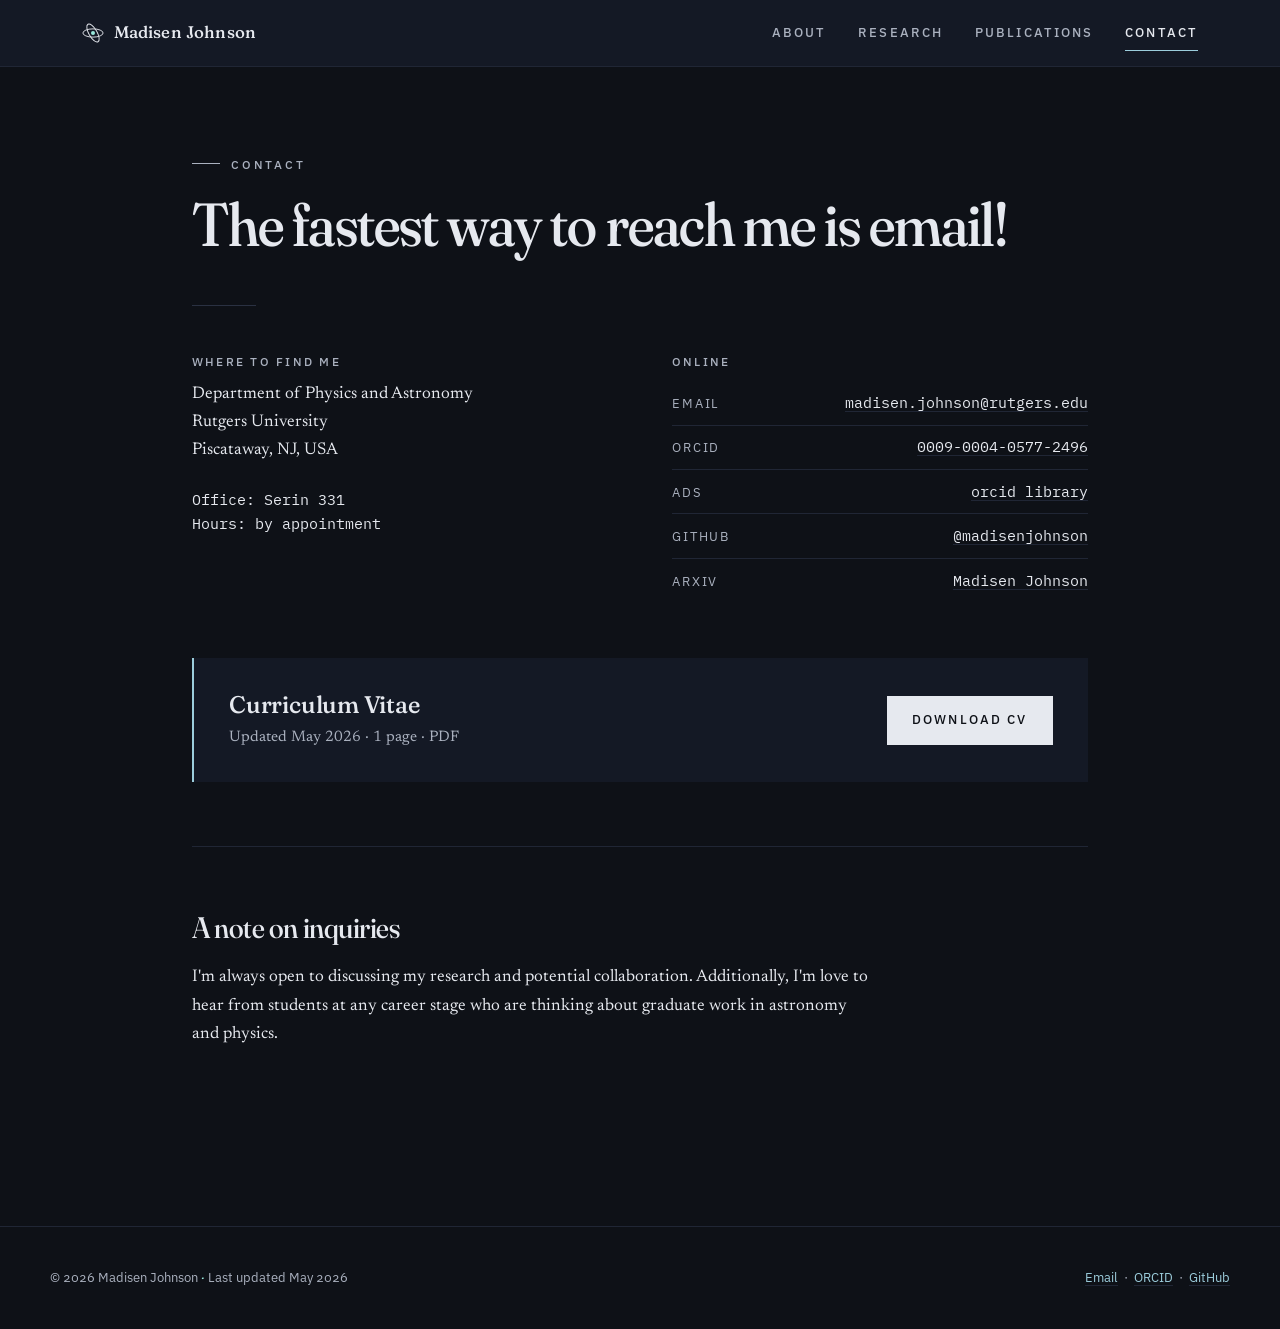
==== contact.html @ c56d8c3c "New Website" ====
<!DOCTYPE html>
<html lang="en">
<head>
  <meta charset="UTF-8">
  <meta name="viewport" content="width=device-width, initial-scale=1.0">
  <title>Contact — Madisen Johnson</title>
  <meta name="description" content="Get in touch with Madisen Johnson.">

  <link rel="preconnect" href="https://fonts.googleapis.com">
  <link rel="preconnect" href="https://fonts.gstatic.com" crossorigin>
  <link rel="stylesheet" href="https://fonts.googleapis.com/css2?family=Fraunces:ital,opsz,wght,SOFT@0,9..144,300..700,0..100;1,9..144,300..700,0..100&family=Newsreader:ital,opsz,wght@0,6..72,400..600;1,6..72,400..600&family=IBM+Plex+Mono:wght@400;500&family=IBM+Plex+Sans:wght@400;500;600&display=swap">

  <link rel="stylesheet" href="style.css">
</head>
<body>

  <nav class="site-nav" aria-label="Primary">
    <div class="site-nav-inner">
      <a href="index.html" class="brand" aria-label="Home">
        <svg class="brand-mark" viewBox="0 0 24 24" aria-hidden="true">
          <ellipse cx="12" cy="12" rx="11" ry="4.5"/>
          <ellipse cx="12" cy="12" rx="11" ry="4.5" transform="rotate(60 12 12)"/>
          <circle cx="12" cy="12" r="2.2"/>
        </svg>
        <span>Madisen Johnson</span>
      </a>
      <div class="nav-links">
        <a href="index.html">About</a>
        <a href="research.html">Research</a>
        <a href="publications.html">Publications</a>
        <a href="contact.html" aria-current="page">Contact</a>
      </div>
    </div>
  </nav>

  <main class="page">

    <p class="eyebrow">Contact</p>
    <h1 class="page-title">The fastest way to reach me is email!</h1>

    <hr class="rule">

    <div class="contact-grid">

      <div class="contact-block">
        <h3>Where to find me</h3>
        <p>
          Department of Physics and Astronomy<br>
          Rutgers University<br>
          Piscataway, NJ, USA<br>
        </p>
        <p style="margin-top: 1.4rem; font-family: var(--mono); font-size: 0.92rem;">
          Office: Serin 331<br>
          Hours: by appointment
        </p>
      </div>

      <div class="contact-block">
        <h3>Online</h3>
        <ul class="contact-link-list">
          <li>
            <span class="label">Email</span>
            <a href="mailto:madisen.johnson@rutgers.edu" class="value">madisen.johnson@rutgers.edu</a>
          </li>
          <li>
            <span class="label">ORCID</span>
            <a href="https://orcid.org/0009-0004-0577-2496" class="value">0009-0004-0577-2496</a>
          </li>
          <li>
            <span class="label">ADS</span>
            <a href="https://ui.adsabs.harvard.edu/search/fq=%7B!type%3Daqp%20v%3D%24fq_database%7D&fq_database=(database%3Aastronomy%20OR%20database%3Aphysics)&q=orcid%3A%220009-0004-0577-2496%22&sort=date%20desc%2C%20bibcode%20desc&p_=0" class="value">orcid library</a>
          </li>
          <li>
            <span class="label">GitHub</span>
            <a href="https://github.com/madisenjohnson" class="value">@madisenjohnson</a>
          </li>
          <li>
            <span class="label">arXiv</span>
            <a href="https://arxiv.org/search/?query=Madisen+Johnson&searchtype=author&abstracts=show&order=-announced_date_first&size=50" class="value">Madisen Johnson</a>
          </li>
        </ul>
      </div>

    </div>

    <div class="cv-card">
      <div>
        <h3>Curriculum Vitae</h3>
        <p>Updated May 2026 · 1 page · PDF</p>
      </div>
      <a href="JohnsonCV.pdf" class="button">Download CV</a>
    </div>

    <hr class="rule-full">

    <div class="prose">
      <h2>A note on inquiries</h2>
      <p>
        I'm always open to discussing my research and potential collaboration. Additionally, 
        I'm love to hear from students at any career stage who are
        thinking about graduate work in astronomy and physics.
      </p>
    </div>

  </main>

  <footer class="site-footer">
    <div class="site-footer-inner">
      <div>© 2026 Madisen Johnson <span class="glyph">·</span> Last updated May 2026</div>
      <div>
        <a href="mailto:madisenmjohnson@gmail.com">Email</a> &nbsp;·&nbsp;
        <a href="https://orcid.org/0009-0004-0577-2496">ORCID</a> &nbsp;·&nbsp;
        <a href="https://github.com/madisenjohnson">GitHub</a>
      </div>
    </div>
  </footer>

</body>
</html>
---- style.css ----
/* =============================================================
   Personal Academic Site — Editorial / Observatory aesthetic
   Shared stylesheet for all pages
   ============================================================= */

/* ---------- Design tokens ---------- */
:root {
  /* Color — warm parchment with prussian blue + amber accents */
  --bg:          #0e1117;
  --bg-soft:     #141925;
  --bg-elevated: #1a2130;

  --ink:         #e6e9ef;
  --ink-soft:    #aab1bf;
  --ink-faint:   #7f8796;

  --rule:        #2a3142;
  --rule-soft:   #202635;

  --accent:      #9ccddc;
  --accent-deep: #5591a9;
  --accent-warm: #9aeadd;
  --accent_mag:  #155e89;

  /* Typography */
  --serif-display: 'Fraunces', 'Iowan Old Style', 'Palatino Linotype', Georgia, serif;
  --serif-body:    'Newsreader',  'Iowan Old Style', 'Palatino Linotype', Georgia, serif;
  --sans:          'IBM Plex Sans', -apple-system, BlinkMacSystemFont, 'Segoe UI', sans-serif;
  --mono:          'IBM Plex Mono', ui-monospace, 'SF Mono', Menlo, monospace;

  /* Sizing */
  --max-wide:  1180px;
  --max:       960px;
  --max-prose: 680px;

  /* Motion */
  --ease: cubic-bezier(0.22, 0.61, 0.36, 1);
}

/* ---------- Reset + base ---------- */
*, *::before, *::after { box-sizing: border-box; }

html {
  scroll-behavior: smooth;
  scroll-padding-top: 5rem;
}

body {
  margin: 0;
  background: var(--bg);
  color: var(--ink);
  font-family: var(--serif-body);
  font-size: 17px;
  line-height: 1.65;
  font-feature-settings: "kern", "liga", "onum";
  -webkit-font-smoothing: antialiased;
  text-rendering: optimizeLegibility;
}

/* Subtle paper grain — barely perceptible */
body::before {
  content: "";
  position: fixed;
  inset: 0;
  pointer-events: none;
  z-index: 1;
  opacity: 0.4;
  mix-blend-mode: multiply;
  background-image: url("data:image/svg+xml;utf8,<svg viewBox='0 0 200 200' xmlns='http://www.w3.org/2000/svg'><filter id='n'><feTurbulence type='fractalNoise' baseFrequency='0.85' numOctaves='2' stitchTiles='stitch'/><feColorMatrix values='0 0 0 0 0.1  0 0 0 0 0.09  0 0 0 0 0.08  0 0 0 0.05 0'/></filter><rect width='100%25' height='100%25' filter='url(%23n)'/></svg>");
}

img { max-width: 100%; display: block; }

a {
  color: var(--accent);
  text-decoration: underline;
  text-decoration-color: var(--rule-soft);
  text-decoration-thickness: 1px;
  text-underline-offset: 3px;
  transition: text-decoration-color 0.2s var(--ease), color 0.2s var(--ease);
}

a:hover {
  color: var(--accent-warm);
  text-decoration-color: var(--accent);
}

/* ---------- Top navigation ---------- */
.site-nav {
  position: sticky;
  top: 0;
  z-index: 10;
  background: rgba(245, 239, 225, 0.92);
  background-color: var(--bg-soft);
  border-bottom: 1px solid var(--rule-soft);
  backdrop-filter: blur(8px);
  -webkit-backdrop-filter: blur(8px);
  border-bottom: 1px solid var(--rule-soft);
}

.site-nav-inner {
  max-width: var(--max-wide);
  margin: 0 auto;
  padding: 1.1rem 2rem;
  display: flex;
  align-items: center;
  justify-content: space-between;
  gap: 2rem;
}

.brand {
  font-family: var(--serif-display);
  font-weight: 500;
  font-size: 1.05rem;
  letter-spacing: 0.01em;
  text-decoration: none;
  color: var(--ink);
  font-variation-settings: "SOFT" 50, "opsz" 14;
  display: inline-flex;
  align-items: center;
  gap: 0.6rem;
}

.brand-mark {
  width: 22px;
  height: 22px;
  flex-shrink: 0;
}

.brand-mark circle { fill: var(--accent-warm); }
.brand-mark ellipse { fill: none; stroke: var(--ink); stroke-width: 1; }

.nav-links {
  display: flex;
  gap: 2rem;
  font-family: var(--sans);
  font-size: 0.82rem;
  text-transform: uppercase;
  letter-spacing: 0.16em;
  font-weight: 500;
}

.nav-links a {
  color: var(--ink-soft);
  text-decoration: none;
  position: relative;
  padding: 0.3rem 0;
}

.nav-links a::after {
  content: "";
  position: absolute;
  left: 0; right: 0;
  bottom: -2px;
  height: 1px;
  background: var(--accent);
  transform: scaleX(0);
  transform-origin: left;
  transition: transform 0.3s var(--ease);
}

.nav-links a:hover { color: var(--ink); }
.nav-links a:hover::after,
.nav-links a[aria-current="page"]::after { transform: scaleX(1); }

.nav-links a[aria-current="page"] { color: var(--ink); }

/* ---------- Page container ---------- */
.page {
  max-width: var(--max);
  margin: 0 auto;
  padding: 5rem 2rem 6rem;
  position: relative;
  z-index: 2;
}

.page-wide {
  max-width: var(--max-wide);
  margin: 0 auto;
  padding: 5rem 2rem 6rem;
  position: relative;
  z-index: 2;
}

/* ---------- Editorial typography ---------- */
.eyebrow {
  font-family: var(--sans);
  font-size: 0.78rem;
  text-transform: uppercase;
  letter-spacing: 0.22em;
  color: var(--ink-soft);
  font-weight: 500;
  margin: 0 0 1.2rem 0;
  display: inline-flex;
  align-items: center;
  gap: 0.7rem;
}

.eyebrow::before {
  content: "";
  width: 28px;
  height: 1px;
  background: var(--ink-soft);
  display: inline-block;
}

h1, h2, h3, h4 {
  font-family: var(--serif-display);
  font-weight: 500;
  letter-spacing: -0.015em;
  color: var(--ink);
  font-variation-settings: "SOFT" 30, "opsz" 144;
}

.display {
  font-family: var(--serif-display);
  font-weight: 400;
  font-size: clamp(3.2rem, 9vw, 6.5rem);
  line-height: 0.98;
  letter-spacing: -0.025em;
  margin: 0;
  font-variation-settings: "SOFT" 60, "opsz" 144;
}

.display em {
  font-style: italic;
  font-weight: 400;
  color: var(--accent-warm);
  font-variation-settings: "SOFT" 100, "opsz" 144;
}

.page-title {
  font-size: clamp(2.4rem, 5vw, 3.8rem);
  line-height: 1.05;
  margin: 0 0 1rem 0;
  font-variation-settings: "SOFT" 50, "opsz" 144;
}

h2 {
  font-size: 1.85rem;
  line-height: 1.15;
  margin: 0 0 1.2rem 0;
}

h3 {
  font-size: 1.3rem;
  line-height: 1.25;
  margin: 0 0 0.6rem 0;
  font-variation-settings: "SOFT" 30, "opsz" 24;
}

p { margin: 0 0 1.1rem 0; }

.lead {
  font-size: 1.22rem;
  line-height: 1.55;
  color: var(--ink-soft);
  margin: 0 0 2rem 0;
  max-width: 38ch;
}

.prose { max-width: var(--max-prose); }
.prose p + p { margin-top: 1rem; }

/* Decorative section rule */
.rule {
  border: 0;
  height: 1px;
  background: var(--rule);
  margin: 3rem 0 2.2rem;
  position: relative;
  max-width: 4rem;
}

.rule-full {
  border: 0;
  height: 1px;
  background: var(--rule-soft);
  margin: 4rem 0;
}

/* ---------- HOME — hero ---------- */
.hero {
  display: flex;
  justify-content: center;
  padding: 4rem 2rem;
}

.hero-box {
  position: relative;
  max-width: 1100px;
  width: 100%;

  padding: 3rem;
  border-radius: 16px;
  overflow: hidden;

  /* JWST image */
  background-image: url("images/carinawebb-compressed.jpg");
  background-size: cover;
  background-position: center;
  backdrop-filter: blur(6px);

  /* subtle border */
  border: 1px solid var(--rule-soft);
}

.hero-box::before {
  content: "";
  position: absolute;
  inset: 0;

  background: linear-gradient(
    to right,
    rgba(15, 19, 32, 0.85) 0%,
    rgba(15, 19, 32, 0.6) 50%,
    rgba(15, 19, 32, 0.3) 100%
  );

  z-index: 0;
}

.hero-box::after {
  content: "";
  position: absolute;
  inset: 0;

  box-shadow: inset 0 0 80px rgba(0,0,0,0.4);
  pointer-events: none;
}

.hero-image {
  width: 100%;
  max-width: 420px;
  height: auto;
  border-radius: 16px;
  object-fit: cover;
  box-shadow: 0 20px 50px rgba(0,0,0,0.15);
}

.hero-text { 
  animation: fadeUp 0.9s var(--ease) both; 
  position: relative;
  z-index: 1;
  max-width: 600px;
}

.hero-meta {
  margin-top: 2.5rem;
  display: grid;
  grid-template-columns: auto 1fr;
  gap: 0.4rem 1.5rem;
  font-family: var(--sans);
  font-size: 0.88rem;
  max-width: 32rem;
  padding-top: 1.5rem;
  border-top: 1px solid var(--rule);
}

.hero-meta dt {
  text-transform: uppercase;
  letter-spacing: 0.16em;
  font-size: 0.72rem;
  color: var(--ink-soft);
  padding-top: 0.25rem;
  font-weight: 500;
}

.hero-meta dd {
  margin: 0;
  color: var(--ink);
}

.hero-meta dd a { color: var(--accent); text-decoration-color: var(--accent); }

/* Orbital decoration */
.orbit-art {
  width: 100%;
  max-width: 380px;
  aspect-ratio: 1;
  justify-self: end;
  animation: fadeIn 1.4s var(--ease) 0.3s both;
}

.orbit-art .star { fill: var(--accent-warm); }
.orbit-art .orbit { fill: none; stroke: var(--ink); stroke-width: 0.4; opacity: 0.55; }
.orbit-art .planet { fill: var(--ink); }
.orbit-art .planet-accent { fill: var(--accent); }
.orbit-art .ring-rotate { transform-origin: 200px 200px; animation: spin 80s linear infinite; }
.orbit-art .ring-rotate-r { transform-origin: 200px 200px; animation: spin 130s linear infinite reverse; }
.orbit-art .ring-rotate-s { transform-origin: 200px 200px; animation: spin 200s linear infinite; }

@keyframes spin { to { transform: rotate(360deg); } }
@keyframes fadeIn { from { opacity: 0; } to { opacity: 1; } }
@keyframes fadeUp {
  from { opacity: 0; transform: translateY(12px); }
  to   { opacity: 1; transform: translateY(0); }
}

/* ISM decoration */
.ism-art {
  width: 100%;
  max-width: 420px;
  height: auto;
}

.ism-art ellipse {
  animation: cloudPulse 12s ease-in-out infinite;
  transform-origin: center;
}

/* Filaments = faint, wispy structure */
.filaments path {
  fill: none;
  stroke: var(--accent);
  stroke-width: 1.2;
  opacity: 0.35;
  stroke-linecap: round;
  animation: flow 10s ease-in-out infinite;
  transform-origin: center;
}

/* Dense gas clumps */
.clumps circle {
  fill: var(--accent-deep);
  opacity: 0.6;
}

/* Stars = warm contrast */
.stars circle {
  fill: var(--accent-warm);
  opacity: 0.9;
  animation: twinkle 2.5s infinite alternate;
}

.stars circle:nth-child(1) { animation-delay: 0s; }
.stars circle:nth-child(2) { animation-delay: 0.8s; }
.stars circle:nth-child(3) { animation-delay: 1.6s; }

@keyframes flow {
  0%   { transform: translate(0px, 0px) scale(1); }
  25%  { transform: translate(6px, -4px) scale(1.02); }
  50%  { transform: translate(-4px, 6px) scale(0.98); }
  75%  { transform: translate(5px, 3px) scale(1.01); }
  100% { transform: translate(0px, 0px) scale(1); }
}

@keyframes twinkle {
  0%   { opacity: 0.4; transform: scale(0.8); }
  100% { opacity: 1; transform: scale(1.4); }
}

@keyframes cloudPulse {
  0%   { transform: scale(1); opacity: 0.25; }
  50%  { transform: scale(1.08); opacity: 0.4; }
  100% { transform: scale(1); opacity: 0.25; }
}

.filaments-rotate {
  animation: rotateSlow 60s linear infinite;
  transform-origin: center;
}

@keyframes rotateSlow {
  from { transform: rotate(0deg); }
  to   { transform: rotate(360deg); }
}

.clumps circle {
  animation: condense 6s ease-in-out infinite;
}

@keyframes condense {
  0%   { transform: scale(1); opacity: 0.5; }
  50%  { transform: scale(1.4); opacity: 0.9; }
  100% { transform: scale(1); opacity: 0.5; }
}

/* ---------- HOME — currently / news ---------- */
.split {
  background: var(--bg-soft);
  display: grid;
  grid-template-columns: 1fr 1.5fr;
  gap: 4rem;
  margin-top: 5rem;
  padding-top: 4rem;
  border-top: 1px solid var(--rule-soft);
}

.split-aside {
  font-family: var(--sans);
  font-size: 0.78rem;
  text-transform: uppercase;
  letter-spacing: 0.22em;
  color: var(--ink-soft);
  font-weight: 500;
  padding-top: 0.6rem;
}

.feed {
  list-style: none;
  padding: 0;
  margin: 0;
}

.feed li {
  display: grid;
  grid-template-columns: 6.5rem 1fr;
  gap: 1.5rem;
  padding: 1.1rem 0;
  border-bottom: 1px dashed var(--rule-soft);
}

.feed li:first-child { padding-top: 0; }
.feed li:last-child { border-bottom: none; }

.feed-date {
  font-family: var(--mono);
  font-size: 0.78rem;
  color: var(--ink-soft);
  letter-spacing: 0.04em;
  padding-top: 0.2rem;
}

.feed-text { margin: 0; }
.feed-text strong { font-weight: 600; }

/* ---------- Research grid ---------- */
.research-list {
  display: grid;
  gap: 0;
  margin-top: 3rem;
}

.research-entry {
  display: grid;
  grid-template-columns: 2.2rem 1fr;
  gap: 2rem;
  padding: 2.2rem 0;
  border-top: 1px solid var(--rule-soft);
  align-items: start;
}

.research-entry:last-child { border-bottom: 1px solid var(--rule-soft); }

.research-num {
  font-family: var(--mono);
  font-size: 0.78rem;
  color: var(--ink-faint);
  padding-top: 0.4rem;
  letter-spacing: 0.05em;
}

.research-body h3 {
  font-size: 1.45rem;
  margin-bottom: 0.6rem;
}

.research-tags {
  font-family: var(--sans);
  font-size: 0.74rem;
  text-transform: uppercase;
  letter-spacing: 0.18em;
  color: var(--accent);
  margin-bottom: 0.6rem;
  font-weight: 500;
}

.research-body p {
  margin-bottom: 0.8rem;
  max-width: var(--max-prose);
}

.research-links {
  font-family: var(--sans);
  font-size: 0.85rem;
  margin: 0;
}

.research-links a { margin-right: 1.2rem; }

.section-title {
  text-align: center;
  font-size: 2rem;
  font-weight: 500;
  color: var(--ink);
  margin-bottom: 2rem;
}

.section-title::after {
  content: "";
  display: block;
  width: 60px;
  height: 1px;
  background: var(--rule-soft);
  margin: 0.8rem auto 0;
}

.recently {
  background: var(--bg-soft);
  padding: 3rem 2rem;
  border-radius: 16px;
  margin-bottom: 3rem;
}

.recently-content {
  display: grid;
  grid-template-columns: 300px 1fr;
  gap: 2rem;
  align-items: start;
}

.recently-art {
  display: flex;
  justify-content: center;
}

.recently-art svg {
  width: 100%;
  max-width: 260px;
}

.recently-feed {
  max-width: 700px;
}

@media (max-width: 800px) {
  .recently-content {
    grid-template-columns: 1fr;
  }

  .recently-art {
    order: -1; /* puts SVG above text */
  }

  .section-title {
    font-size: 1.8rem;
  }
}

/* ---------- Publications ---------- */
.pub-meta-bar {
  display: flex;
  gap: 1.5rem;
  flex-wrap: wrap;
  font-family: var(--sans);
  font-size: 0.85rem;
  margin-top: 1rem;
  padding-bottom: 2rem;
  border-bottom: 1px solid var(--rule-soft);
}

.pub-year {
  display: grid;
  grid-template-columns: 6rem 1fr;
  gap: 2.5rem;
  padding: 2.5rem 0;
  border-bottom: 1px solid var(--rule-soft);
}

.pub-year-label {
  font-family: var(--serif-display);
  font-size: 2rem;
  color: var(--ink);
  font-variation-settings: "SOFT" 0, "opsz" 144;
  font-weight: 400;
  position: sticky;
  top: 5rem;
  align-self: start;
  height: fit-content;
  padding-top: 0.2rem;
}

.pub-list {
  list-style: none;
  padding: 0;
  margin: 0;
  counter-reset: pub;
}

.pub-list li {
  margin-bottom: 1.6rem;
  padding-left: 0;
  line-height: 1.55;
  font-size: 1rem;
}

.pub-list li:last-child { margin-bottom: 0; }

.pub-list .me { font-weight: 600; color: var(--accent); }
.pub-list em { font-style: italic; }

.pub-links {
  display: inline-block;
  margin-left: 0.3rem;
  font-family: var(--sans);
  font-size: 0.82rem;
}

.pub-links a {
  color: var(--accent);
  text-decoration: none;
  border-bottom: 1px solid var(--rule-soft);
  padding-bottom: 1px;
  margin-right: 0.3rem;
}

.pub-links a:hover { border-color: var(--accent); }

.pub-links .sep { color: var(--ink-faint); margin: 0 0.2rem; }

/* ---------- Contact ---------- */
.contact-grid {
  display: grid;
  grid-template-columns: 1fr 1fr;
  gap: 4rem;
  margin-top: 3rem;
}

.contact-block h3 {
  font-family: var(--sans);
  font-size: 0.78rem;
  text-transform: uppercase;
  letter-spacing: 0.2em;
  color: var(--ink-soft);
  font-weight: 500;
  margin-bottom: 0.7rem;
  letter-spacing: 0.18em;
}

.contact-block p { margin-bottom: 0.4rem; }

.contact-link-list {
  list-style: none;
  padding: 0;
  margin: 0;
}

.contact-link-list li {
  padding: 0.6rem 0;
  border-bottom: 1px solid var(--rule-soft);
  display: flex;
  justify-content: space-between;
  align-items: baseline;
  gap: 1rem;
}

.contact-link-list li:last-child { border-bottom: none; }

.contact-link-list .label {
  font-family: var(--sans);
  font-size: 0.82rem;
  text-transform: uppercase;
  letter-spacing: 0.14em;
  color: var(--ink-soft);
}

.contact-link-list .value {
  font-family: var(--mono);
  font-size: 0.92rem;
  color: var(--ink);
}

.cv-card {
  margin-top: 3.5rem;
  padding: 2rem 2.2rem;
  background: var(--bg-soft);
  border-left: 2px solid var(--accent);
  display: flex;
  align-items: center;
  justify-content: space-between;
  gap: 2rem;
  flex-wrap: wrap;
}

.cv-card h3 {
  font-family: var(--serif-display);
  font-size: 1.5rem;
  margin: 0 0 0.3rem 0;
  color: var(--ink);
  font-variation-settings: "SOFT" 50, "opsz" 36;
  text-transform: none;
  letter-spacing: -0.01em;
}

.cv-card p {
  margin: 0;
  color: var(--ink-soft);
  font-size: 0.95rem;
}

.button {
  display: inline-block;
  padding: 0.85rem 1.6rem;
  background: var(--ink);
  color: var(--bg);
  font-family: var(--sans);
  font-size: 0.82rem;
  text-transform: uppercase;
  letter-spacing: 0.16em;
  font-weight: 500;
  text-decoration: none;
  transition: background 0.2s var(--ease);
}

.button:hover { background: var(--accent); color: var(--bg); }

/* ---------- Footer ---------- */
.site-footer {
  border-top: 1px solid var(--rule-soft);
  padding: 2.5rem 2rem;
  margin-top: 4rem;
  font-family: var(--sans);
  font-size: 0.82rem;
  color: var(--ink-soft);
  position: relative;
  z-index: 2;
}

.site-footer-inner {
  max-width: var(--max-wide);
  margin: 0 auto;
  display: flex;
  justify-content: space-between;
  align-items: center;
  flex-wrap: wrap;
  gap: 1rem;
}

.site-footer .glyph {
  font-family: var(--serif-display);
  font-style: italic;
  color: var(--accent-warm);
}

.about {
  background: var(--bg-soft);
  padding: 3rem 2rem;
  border-radius: 16px;
}

.about-content {
  display: grid;
  grid-template-columns: 1fr 260px;
  gap: 2.5rem;
  align-items: start;
}

.profile-pic {
  width: 100%;
  border-radius: 12px;
  object-fit: cover;
  box-shadow: 0 12px 30px rgba(0,0,0,0.25);
}

.about-photo {
  display: flex;
  justify-content: center;
}

@media (max-width: 800px) {
  .about-content {
    grid-template-columns: 1fr;
  }

  .about-photo {
    order: -1; /* puts image above text */
    margin-bottom: 1.5rem;
  }
}

/* ---------- Responsive ---------- */
@media (max-width: 880px) {
  .hero {
    grid-template-columns: 1fr;
    gap: 2.5rem;
    min-height: auto;
    padding-top: 2rem;
  }
  .orbit-art { justify-self: center; max-width: 280px; }
  .split { grid-template-columns: 1fr; gap: 1.5rem; }
  .contact-grid { grid-template-columns: 1fr; gap: 2.5rem; }
  .pub-year { grid-template-columns: 1fr; gap: 1rem; }
  .pub-year-label { position: static; font-size: 1.6rem; }
}

@media (max-width: 620px) {
  body { font-size: 16px; }

  .site-nav-inner {
    padding: 1rem 1.25rem;
    flex-direction: column;
    align-items: flex-start;
    gap: 0.8rem;
  }
  .nav-links { gap: 1.4rem; font-size: 0.74rem; }

  .page, .page-wide { padding: 3rem 1.25rem 4rem; }

  .hero-meta { grid-template-columns: 1fr; gap: 0.2rem; }
  .hero-meta dt { padding-top: 0.8rem; }

  .feed li { grid-template-columns: 1fr; gap: 0.2rem; }
  .feed-date { padding-top: 0; }

  .research-entry { grid-template-columns: 1fr; gap: 0.6rem; }

  .cv-card { flex-direction: column; align-items: flex-start; }

  .site-footer-inner { flex-direction: column; align-items: flex-start; }
}

/* Reduce motion preference */
@media (prefers-reduced-motion: reduce) {
  *, *::before, *::after {
    animation-duration: 0.01ms !important;
    transition-duration: 0.01ms !important;
  }
}
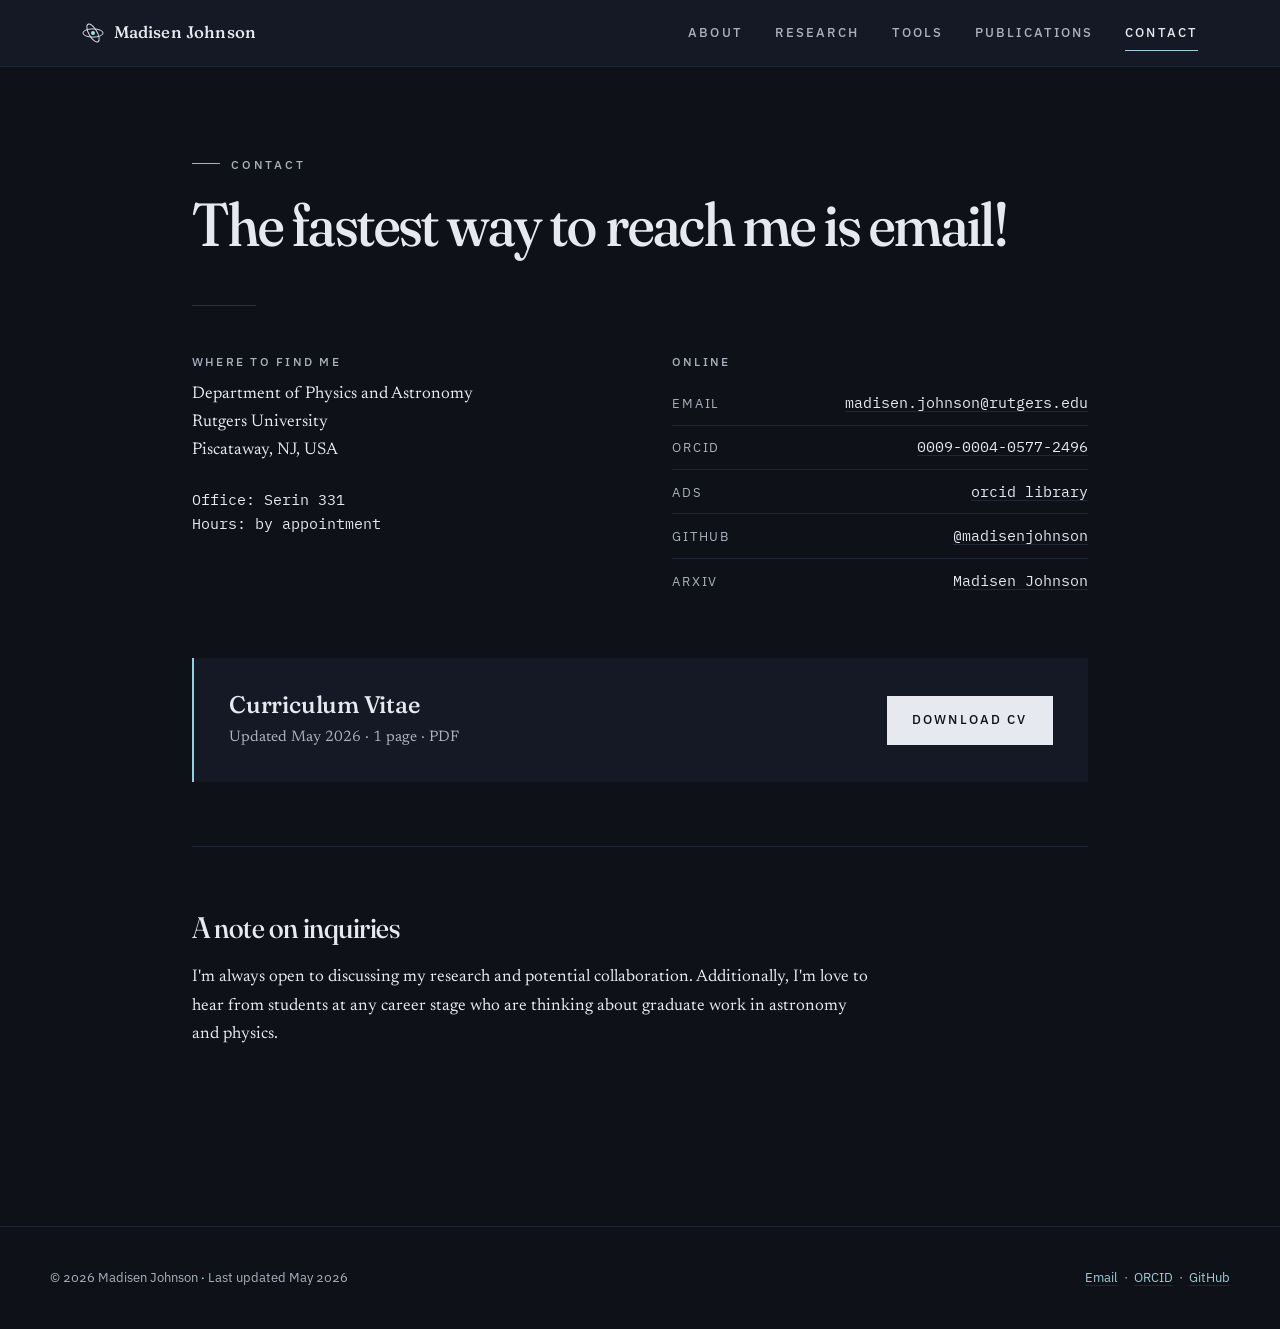
==== commit c70a3f24: "fixing names" ====
--- a/contact.html
+++ b/contact.html
@@ -27,6 +27,7 @@
       <div class="nav-links">
         <a href="index.html">About</a>
         <a href="research.html">Research</a>
+        <a href="tools.html">Tools</a>
         <a href="publications.html">Publications</a>
         <a href="contact.html" aria-current="page">Contact</a>
       </div>
